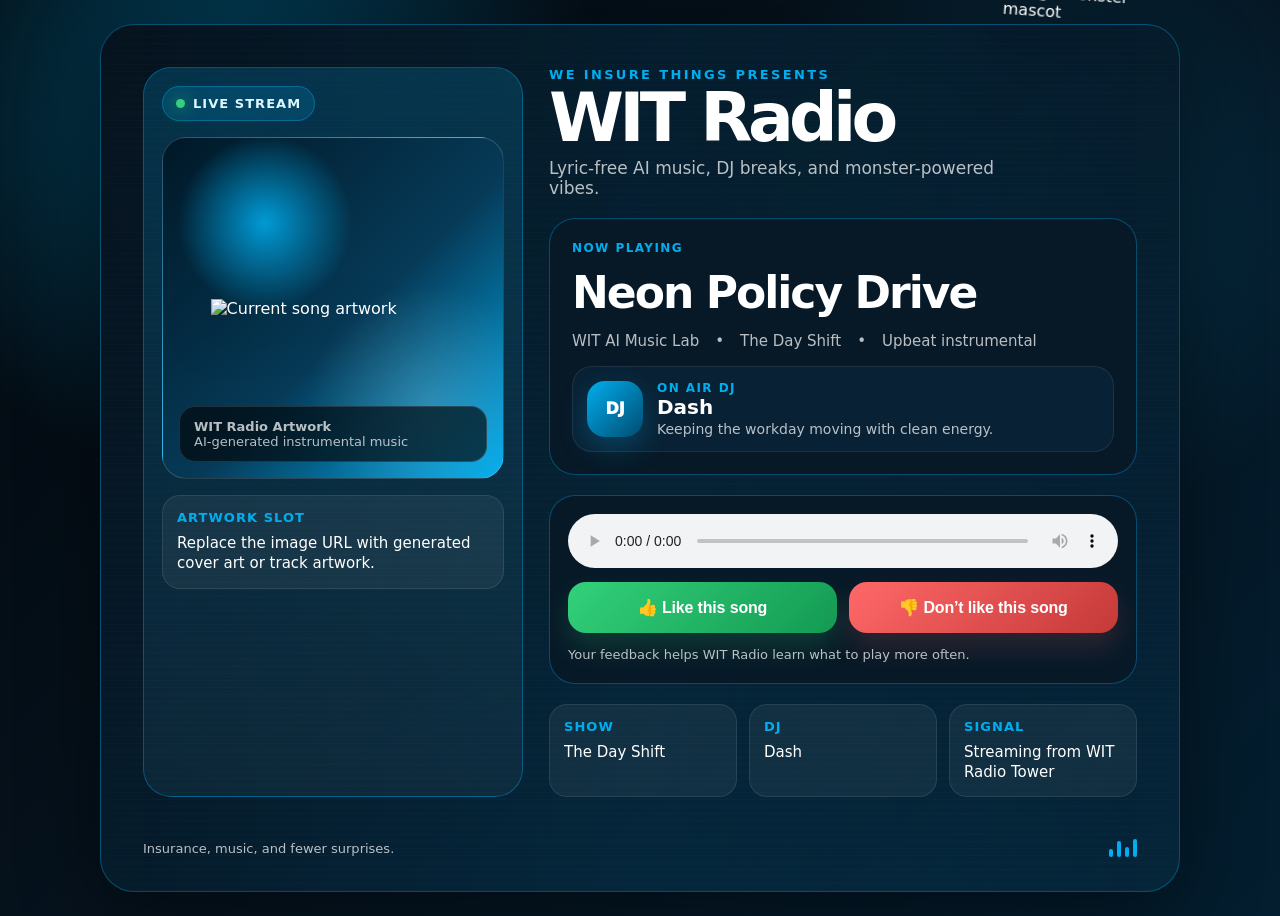
==== web/wit-music-player.html @ 47a84d4d "Add WIT branded music player faceplate" ====
<!DOCTYPE html>
<html lang="en">
<head>
  <meta charset="UTF-8" />
  <meta name="viewport" content="width=device-width, initial-scale=1.0" />
  <title>WIT Radio Player</title>
  <style>
    :root {
      --wit-blue: #00AEEF;
      --wit-blue-dark: #007EAE;
      --ink: #06121D;
      --panel: rgba(8, 24, 38, 0.88);
      --panel-2: rgba(11, 35, 55, 0.9);
      --text: #FFFFFF;
      --muted: rgba(255, 255, 255, 0.72);
      --good: #33D17A;
      --bad: #FF6868;
      --line: rgba(0, 174, 239, 0.35);
      --shadow: 0 22px 80px rgba(0, 0, 0, 0.45);
    }

    * {
      box-sizing: border-box;
    }

    body {
      margin: 0;
      min-height: 100vh;
      display: grid;
      place-items: center;
      background:
        radial-gradient(circle at 18% 12%, rgba(0, 174, 239, 0.35), transparent 28%),
        radial-gradient(circle at 82% 22%, rgba(0, 174, 239, 0.18), transparent 26%),
        linear-gradient(135deg, #02080D 0%, #06121D 45%, #031E30 100%);
      color: var(--text);
      font-family: Inter, ui-sans-serif, system-ui, -apple-system, BlinkMacSystemFont, "Segoe UI", sans-serif;
      padding: 24px;
      overflow-x: hidden;
    }

    .radio-shell {
      width: min(1080px, 100%);
      position: relative;
      isolation: isolate;
    }

    .monster {
      position: absolute;
      width: clamp(92px, 13vw, 150px);
      right: clamp(4px, 2vw, 30px);
      top: clamp(-58px, -5vw, -36px);
      z-index: 4;
      filter: drop-shadow(0 18px 30px rgba(0, 0, 0, 0.5));
      transform: rotate(4deg);
      pointer-events: none;
    }

    .player-card {
      position: relative;
      overflow: hidden;
      border: 1px solid var(--line);
      border-radius: 34px;
      background:
        linear-gradient(145deg, rgba(6, 18, 29, 0.96), rgba(6, 38, 59, 0.92)),
        radial-gradient(circle at 75% 15%, rgba(0, 174, 239, 0.24), transparent 34%);
      box-shadow: var(--shadow);
    }

    .player-card::before {
      content: "";
      position: absolute;
      inset: 0;
      background:
        linear-gradient(90deg, transparent, rgba(0, 174, 239, 0.12), transparent),
        repeating-linear-gradient(0deg, rgba(255,255,255,0.035) 0, rgba(255,255,255,0.035) 1px, transparent 1px, transparent 7px);
      opacity: 0.42;
      pointer-events: none;
    }

    .player-grid {
      position: relative;
      z-index: 2;
      display: grid;
      grid-template-columns: minmax(260px, 380px) 1fr;
      gap: 26px;
      padding: clamp(22px, 4vw, 42px);
    }

    .art-panel {
      background: linear-gradient(160deg, rgba(0, 174, 239, 0.20), rgba(255,255,255,0.04));
      border: 1px solid var(--line);
      border-radius: 28px;
      padding: 18px;
      display: grid;
      gap: 16px;
      align-content: start;
    }

    .artwork {
      aspect-ratio: 1 / 1;
      border-radius: 24px;
      position: relative;
      overflow: hidden;
      background:
        radial-gradient(circle at 30% 25%, rgba(0, 174, 239, 0.85), transparent 25%),
        radial-gradient(circle at 78% 78%, rgba(255,255,255,0.16), transparent 32%),
        linear-gradient(135deg, #001827, #063A57 55%, #00AEEF);
      border: 1px solid rgba(255,255,255,0.16);
      display: grid;
      place-items: center;
    }

    .artwork img {
      width: 72%;
      max-height: 72%;
      object-fit: contain;
      filter: drop-shadow(0 18px 24px rgba(0, 0, 0, 0.42));
    }

    .artwork .album-label {
      position: absolute;
      left: 16px;
      right: 16px;
      bottom: 16px;
      padding: 12px 14px;
      border-radius: 16px;
      background: rgba(2, 8, 13, 0.68);
      border: 1px solid rgba(255,255,255,0.12);
      backdrop-filter: blur(10px);
      font-size: 13px;
      color: var(--muted);
    }

    .status-pill {
      display: inline-flex;
      align-items: center;
      gap: 8px;
      width: fit-content;
      padding: 9px 13px;
      border-radius: 999px;
      background: rgba(0, 174, 239, 0.16);
      border: 1px solid var(--line);
      color: #DDF7FF;
      font-size: 13px;
      font-weight: 800;
      text-transform: uppercase;
      letter-spacing: .08em;
    }

    .dot {
      width: 9px;
      height: 9px;
      background: var(--good);
      border-radius: 50%;
      box-shadow: 0 0 18px var(--good);
      animation: pulse 1.6s infinite;
    }

    @keyframes pulse {
      0%, 100% { opacity: 1; transform: scale(1); }
      50% { opacity: .45; transform: scale(.78); }
    }

    .main-panel {
      display: grid;
      gap: 20px;
      align-content: start;
    }

    .brand-row {
      display: flex;
      justify-content: space-between;
      align-items: flex-start;
      gap: 16px;
      padding-right: min(120px, 16vw);
    }

    .eyebrow {
      color: var(--wit-blue);
      font-size: 13px;
      font-weight: 900;
      letter-spacing: .18em;
      text-transform: uppercase;
      margin-bottom: 6px;
    }

    h1 {
      margin: 0;
      font-size: clamp(34px, 6vw, 68px);
      line-height: .88;
      letter-spacing: -0.07em;
    }

    .tagline {
      color: var(--muted);
      margin: 10px 0 0;
      font-size: clamp(14px, 2vw, 17px);
    }

    .now-box {
      background: var(--panel);
      border: 1px solid var(--line);
      border-radius: 26px;
      padding: 22px;
      display: grid;
      gap: 16px;
    }

    .section-label {
      color: var(--wit-blue);
      text-transform: uppercase;
      letter-spacing: .12em;
      font-size: 12px;
      font-weight: 900;
    }

    .song-title {
      margin: 0;
      font-size: clamp(26px, 4vw, 44px);
      line-height: 1.02;
      letter-spacing: -0.045em;
    }

    .song-meta {
      color: var(--muted);
      font-size: 15px;
      display: flex;
      flex-wrap: wrap;
      gap: 10px 16px;
    }

    .dj-strip {
      display: grid;
      grid-template-columns: auto 1fr;
      gap: 14px;
      align-items: center;
      background: var(--panel-2);
      border: 1px solid rgba(255,255,255,0.08);
      border-radius: 20px;
      padding: 14px;
    }

    .dj-avatar {
      width: 56px;
      height: 56px;
      border-radius: 18px;
      background: linear-gradient(135deg, var(--wit-blue), #004C70);
      display: grid;
      place-items: center;
      font-weight: 1000;
      color: #fff;
      box-shadow: 0 10px 28px rgba(0, 174, 239, .25);
    }

    .dj-name {
      font-size: 20px;
      font-weight: 900;
    }

    .dj-role {
      color: var(--muted);
      font-size: 14px;
      margin-top: 2px;
    }

    .audio-row {
      display: grid;
      gap: 14px;
      background: var(--panel);
      border: 1px solid var(--line);
      border-radius: 26px;
      padding: 18px;
    }

    audio {
      width: 100%;
      accent-color: var(--wit-blue);
    }

    .button-row {
      display: grid;
      grid-template-columns: 1fr 1fr;
      gap: 12px;
    }

    button {
      appearance: none;
      border: 0;
      cursor: pointer;
      color: white;
      font-weight: 900;
      letter-spacing: -0.01em;
      border-radius: 18px;
      padding: 16px;
      font-size: 16px;
      transition: transform .18s ease, filter .18s ease, box-shadow .18s ease;
    }

    button:hover {
      transform: translateY(-2px);
      filter: brightness(1.08);
    }

    button:active {
      transform: translateY(0);
    }

    .like-btn {
      background: linear-gradient(135deg, var(--good), #139A53);
      box-shadow: 0 14px 28px rgba(51, 209, 122, .18);
    }

    .dislike-btn {
      background: linear-gradient(135deg, var(--bad), #C53939);
      box-shadow: 0 14px 28px rgba(255, 104, 104, .16);
    }

    .feedback-note {
      color: var(--muted);
      font-size: 13px;
      min-height: 18px;
    }

    .mini-grid {
      display: grid;
      grid-template-columns: repeat(3, 1fr);
      gap: 12px;
    }

    .mini-card {
      background: rgba(255,255,255,0.055);
      border: 1px solid rgba(255,255,255,0.09);
      border-radius: 18px;
      padding: 14px;
      min-height: 86px;
    }

    .mini-card strong {
      display: block;
      font-size: 13px;
      color: var(--wit-blue);
      text-transform: uppercase;
      letter-spacing: .08em;
      margin-bottom: 8px;
    }

    .mini-card span {
      color: #fff;
      font-size: 15px;
      line-height: 1.35;
    }

    .footer-line {
      position: relative;
      z-index: 2;
      display: flex;
      justify-content: space-between;
      align-items: center;
      gap: 16px;
      padding: 0 clamp(22px, 4vw, 42px) clamp(22px, 4vw, 34px);
      color: var(--muted);
      font-size: 13px;
    }

    .equalizer {
      display: inline-flex;
      gap: 4px;
      align-items: end;
      height: 18px;
    }

    .equalizer i {
      width: 4px;
      border-radius: 99px;
      background: var(--wit-blue);
      animation: bars 1s infinite ease-in-out;
    }

    .equalizer i:nth-child(1) { height: 8px; animation-delay: .0s; }
    .equalizer i:nth-child(2) { height: 16px; animation-delay: .15s; }
    .equalizer i:nth-child(3) { height: 10px; animation-delay: .3s; }
    .equalizer i:nth-child(4) { height: 18px; animation-delay: .45s; }

    @keyframes bars {
      0%,100% { transform: scaleY(.45); opacity: .5; }
      50% { transform: scaleY(1); opacity: 1; }
    }

    @media (max-width: 820px) {
      body { padding: 14px; }
      .player-grid { grid-template-columns: 1fr; }
      .brand-row { padding-right: 92px; }
      .monster { top: -38px; right: 12px; }
      .mini-grid { grid-template-columns: 1fr; }
      .footer-line { flex-direction: column; align-items: flex-start; }
    }
  </style>
</head>
<body>
  <main class="radio-shell">
    <img class="monster" src="https://weinsurethings.com/wp-content/uploads/2026/01/Monster.png" alt="We Insure Things monster mascot" />

    <section class="player-card" aria-label="WIT Radio music player">
      <div class="player-grid">
        <aside class="art-panel">
          <div class="status-pill"><span class="dot"></span> Live Stream</div>

          <div class="artwork" id="artworkBox">
            <img id="artworkImage" src="https://weinsurethings.com/wp-content/uploads/2026/01/Monster.png" alt="Current song artwork" />
            <div class="album-label">
              <strong id="artworkTitle">WIT Radio Artwork</strong><br />
              <span id="artworkSub">AI-generated instrumental music</span>
            </div>
          </div>

          <div class="mini-card">
            <strong>Artwork Slot</strong>
            <span>Replace the image URL with generated cover art or track artwork.</span>
          </div>
        </aside>

        <section class="main-panel">
          <div class="brand-row">
            <div>
              <div class="eyebrow">We Insure Things Presents</div>
              <h1>WIT Radio</h1>
              <p class="tagline">Lyric-free AI music, DJ breaks, and monster-powered vibes.</p>
            </div>
          </div>

          <div class="now-box">
            <div class="section-label">Now Playing</div>
            <h2 class="song-title" id="songTitle">Neon Policy Drive</h2>
            <div class="song-meta">
              <span id="artistName">WIT AI Music Lab</span>
              <span>•</span>
              <span id="showName">The Day Shift</span>
              <span>•</span>
              <span id="trackMood">Upbeat instrumental</span>
            </div>

            <div class="dj-strip">
              <div class="dj-avatar" id="djInitials">DJ</div>
              <div>
                <div class="section-label">On Air DJ</div>
                <div class="dj-name" id="djName">Dash</div>
                <div class="dj-role" id="djRole">Keeping the workday moving with clean energy.</div>
              </div>
            </div>
          </div>

          <div class="audio-row">
            <audio id="audioPlayer" controls preload="none">
              <source src="http://129.146.215.221:8000/stream" type="audio/ogg" />
              Your browser does not support the audio element.
            </audio>

            <div class="button-row">
              <button class="like-btn" id="likeButton" type="button">👍 Like this song</button>
              <button class="dislike-btn" id="dislikeButton" type="button">👎 Don’t like this song</button>
            </div>
            <div class="feedback-note" id="feedbackNote">Your feedback helps WIT Radio learn what to play more often.</div>
          </div>

          <div class="mini-grid">
            <div class="mini-card">
              <strong>Show</strong>
              <span id="miniShow">The Day Shift</span>
            </div>
            <div class="mini-card">
              <strong>DJ</strong>
              <span id="miniDJ">Dash</span>
            </div>
            <div class="mini-card">
              <strong>Signal</strong>
              <span>Streaming from WIT Radio Tower</span>
            </div>
          </div>
        </section>
      </div>

      <div class="footer-line">
        <span>Insurance, music, and fewer surprises.</span>
        <span class="equalizer" aria-label="Audio playing animation"><i></i><i></i><i></i><i></i></span>
      </div>
    </section>
  </main>

  <script>
    const CONFIG = {
      streamUrl: "http://129.146.215.221:8000/stream",
      nowPlayingUrl: "http://129.146.215.221:8001/now-playing",
      fallbackArtwork: "https://weinsurethings.com/wp-content/uploads/2026/01/Monster.png"
    };

    const el = {
      songTitle: document.getElementById("songTitle"),
      artistName: document.getElementById("artistName"),
      showName: document.getElementById("showName"),
      trackMood: document.getElementById("trackMood"),
      djName: document.getElementById("djName"),
      djRole: document.getElementById("djRole"),
      djInitials: document.getElementById("djInitials"),
      miniShow: document.getElementById("miniShow"),
      miniDJ: document.getElementById("miniDJ"),
      feedbackNote: document.getElementById("feedbackNote"),
      artworkImage: document.getElementById("artworkImage"),
      artworkTitle: document.getElementById("artworkTitle"),
      artworkSub: document.getElementById("artworkSub"),
      audioPlayer: document.getElementById("audioPlayer")
    };

    const djProfiles = {
      "Morning Acoustic": {
        name: "Sunny",
        role: "Easing into the day with warm acoustic energy."
      },
      "The Day Shift": {
        name: "Dash",
        role: "Keeping the workday moving with clean energy."
      },
      "Dance Party": {
        name: "Nova",
        role: "Turning the night up with neon dance energy."
      },
      "The Night Shift": {
        name: "Nyx",
        role: "Guiding the overnight signal with smooth late-night sound."
      }
    };

    function initials(name) {
      return (name || "DJ")
        .split(" ")
        .map(part => part[0])
        .join("")
        .slice(0, 2)
        .toUpperCase();
    }

    function updatePlayer(data) {
      const title = data.track || data.title || "WIT Radio Live";
      const artist = data.artist || "WIT AI Music Lab";
      const show = data.show || "The Day Shift";
      const mood = data.mood || data.genre || "Instrumental AI music";
      const artwork = data.artwork || data.artwork_url || CONFIG.fallbackArtwork;
      const dj = data.host || data.dj || (djProfiles[show]?.name || "Dash");
      const role = data.dj_role || djProfiles[show]?.role || "On air with WIT Radio.";

      el.songTitle.textContent = title;
      el.artistName.textContent = artist;
      el.showName.textContent = show;
      el.trackMood.textContent = mood;
      el.djName.textContent = dj;
      el.djRole.textContent = role;
      el.djInitials.textContent = initials(dj);
      el.miniShow.textContent = show;
      el.miniDJ.textContent = dj;
      el.artworkImage.src = artwork;
      el.artworkTitle.textContent = title;
      el.artworkSub.textContent = `${artist} • ${show}`;
    }

    async function loadNowPlaying() {
      try {
        const response = await fetch(CONFIG.nowPlayingUrl, { cache: "no-store" });
        if (!response.ok) throw new Error("Now playing API unavailable");
        const data = await response.json();
        updatePlayer(data);
      } catch (error) {
        console.warn(error.message);
      }
    }

    function saveVote(vote) {
      const payload = {
        vote,
        track: el.songTitle.textContent,
        artist: el.artistName.textContent,
        show: el.showName.textContent,
        dj: el.djName.textContent,
        timestamp: new Date().toISOString()
      };

      const votes = JSON.parse(localStorage.getItem("witRadioVotes") || "[]");
      votes.push(payload);
      localStorage.setItem("witRadioVotes", JSON.stringify(votes.slice(-100)));

      el.feedbackNote.textContent = vote === "like"
        ? "Got it — we’ll try to play more tracks like this."
        : "Got it — we’ll use this to improve future music picks.";

      console.log("WIT Radio feedback:", payload);
    }

    document.getElementById("likeButton").addEventListener("click", () => saveVote("like"));
    document.getElementById("dislikeButton").addEventListener("click", () => saveVote("dislike"));

    el.audioPlayer.querySelector("source").src = CONFIG.streamUrl;
    el.audioPlayer.load();

    loadNowPlaying();
    setInterval(loadNowPlaying, 10000);
  </script>
</body>
</html>
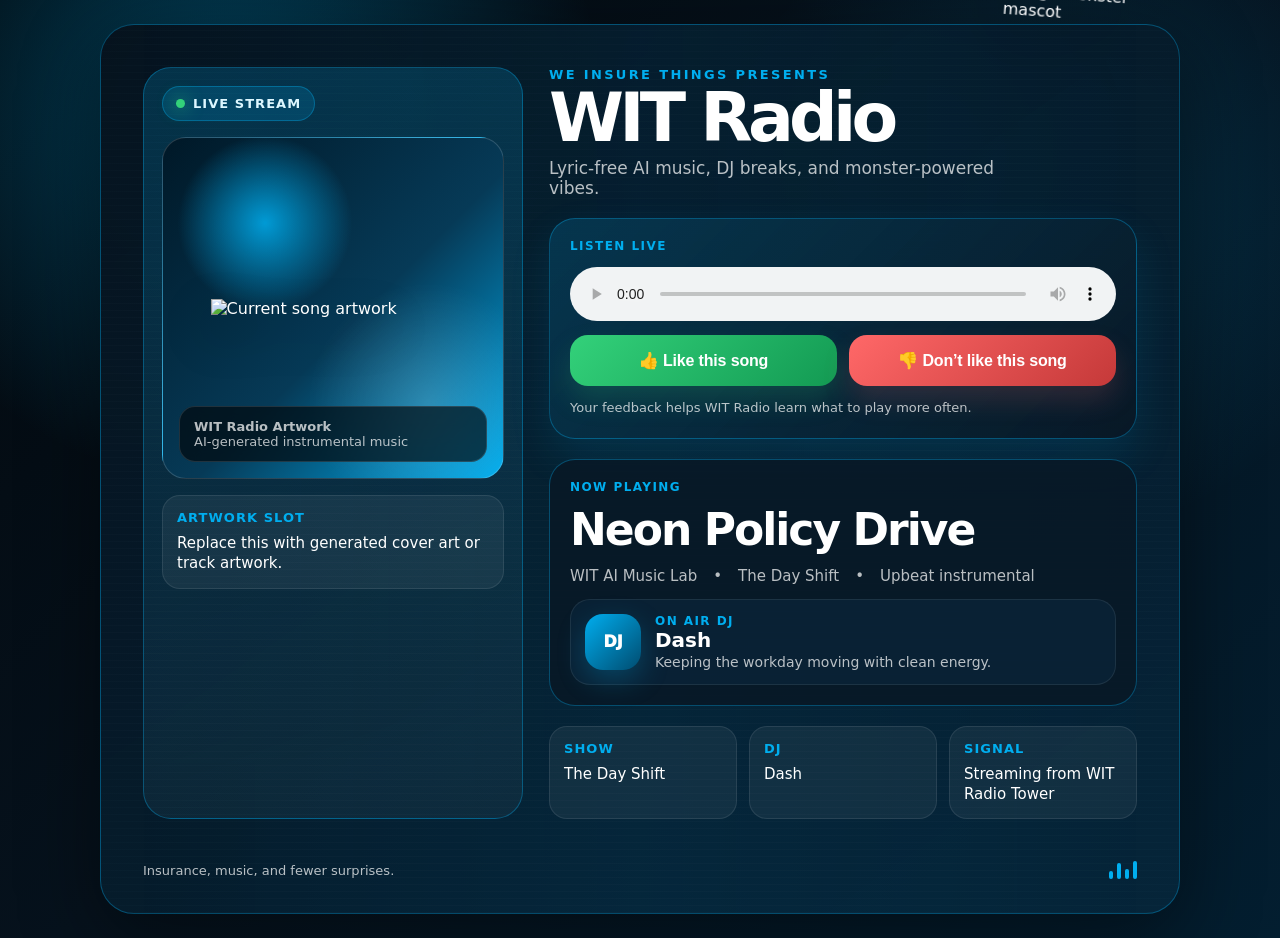
==== commit 8d50a717: "Move WIT music player controls to top" ====
--- a/web/wit-music-player.html
+++ b/web/wit-music-player.html
@@ -19,9 +19,7 @@
       --shadow: 0 22px 80px rgba(0, 0, 0, 0.45);
     }
 
-    * {
-      box-sizing: border-box;
-    }
+    * { box-sizing: border-box; }
 
     body {
       margin: 0;
@@ -117,7 +115,7 @@
       filter: drop-shadow(0 18px 24px rgba(0, 0, 0, 0.42));
     }
 
-    .artwork .album-label {
+    .album-label {
       position: absolute;
       left: 16px;
       right: 16px;
@@ -197,13 +195,21 @@
       font-size: clamp(14px, 2vw, 17px);
     }
 
+    .audio-row,
     .now-box {
       background: var(--panel);
       border: 1px solid var(--line);
       border-radius: 26px;
-      padding: 22px;
-      display: grid;
-      gap: 16px;
+      padding: 20px;
+      display: grid;
+      gap: 14px;
+    }
+
+    .audio-row.top-player {
+      background:
+        linear-gradient(135deg, rgba(0, 174, 239, 0.20), rgba(8, 24, 38, 0.90)),
+        var(--panel);
+      box-shadow: 0 18px 42px rgba(0, 174, 239, 0.12);
     }
 
     .section-label {
@@ -212,64 +218,6 @@
       letter-spacing: .12em;
       font-size: 12px;
       font-weight: 900;
-    }
-
-    .song-title {
-      margin: 0;
-      font-size: clamp(26px, 4vw, 44px);
-      line-height: 1.02;
-      letter-spacing: -0.045em;
-    }
-
-    .song-meta {
-      color: var(--muted);
-      font-size: 15px;
-      display: flex;
-      flex-wrap: wrap;
-      gap: 10px 16px;
-    }
-
-    .dj-strip {
-      display: grid;
-      grid-template-columns: auto 1fr;
-      gap: 14px;
-      align-items: center;
-      background: var(--panel-2);
-      border: 1px solid rgba(255,255,255,0.08);
-      border-radius: 20px;
-      padding: 14px;
-    }
-
-    .dj-avatar {
-      width: 56px;
-      height: 56px;
-      border-radius: 18px;
-      background: linear-gradient(135deg, var(--wit-blue), #004C70);
-      display: grid;
-      place-items: center;
-      font-weight: 1000;
-      color: #fff;
-      box-shadow: 0 10px 28px rgba(0, 174, 239, .25);
-    }
-
-    .dj-name {
-      font-size: 20px;
-      font-weight: 900;
-    }
-
-    .dj-role {
-      color: var(--muted);
-      font-size: 14px;
-      margin-top: 2px;
-    }
-
-    .audio-row {
-      display: grid;
-      gap: 14px;
-      background: var(--panel);
-      border: 1px solid var(--line);
-      border-radius: 26px;
-      padding: 18px;
     }
 
     audio {
@@ -296,14 +244,8 @@
       transition: transform .18s ease, filter .18s ease, box-shadow .18s ease;
     }
 
-    button:hover {
-      transform: translateY(-2px);
-      filter: brightness(1.08);
-    }
-
-    button:active {
-      transform: translateY(0);
-    }
+    button:hover { transform: translateY(-2px); filter: brightness(1.08); }
+    button:active { transform: translateY(0); }
 
     .like-btn {
       background: linear-gradient(135deg, var(--good), #139A53);
@@ -319,6 +261,55 @@
       color: var(--muted);
       font-size: 13px;
       min-height: 18px;
+    }
+
+    .song-title {
+      margin: 0;
+      font-size: clamp(26px, 4vw, 44px);
+      line-height: 1.02;
+      letter-spacing: -0.045em;
+    }
+
+    .song-meta {
+      color: var(--muted);
+      font-size: 15px;
+      display: flex;
+      flex-wrap: wrap;
+      gap: 10px 16px;
+    }
+
+    .dj-strip {
+      display: grid;
+      grid-template-columns: auto 1fr;
+      gap: 14px;
+      align-items: center;
+      background: var(--panel-2);
+      border: 1px solid rgba(255,255,255,0.08);
+      border-radius: 20px;
+      padding: 14px;
+    }
+
+    .dj-avatar {
+      width: 56px;
+      height: 56px;
+      border-radius: 18px;
+      background: linear-gradient(135deg, var(--wit-blue), #004C70);
+      display: grid;
+      place-items: center;
+      font-weight: 1000;
+      color: #fff;
+      box-shadow: 0 10px 28px rgba(0, 174, 239, .25);
+    }
+
+    .dj-name {
+      font-size: 20px;
+      font-weight: 900;
+    }
+
+    .dj-role {
+      color: var(--muted);
+      font-size: 14px;
+      margin-top: 2px;
     }
 
     .mini-grid {
@@ -392,6 +383,7 @@
       .brand-row { padding-right: 92px; }
       .monster { top: -38px; right: 12px; }
       .mini-grid { grid-template-columns: 1fr; }
+      .button-row { grid-template-columns: 1fr; }
       .footer-line { flex-direction: column; align-items: flex-start; }
     }
   </style>
@@ -415,7 +407,7 @@
 
           <div class="mini-card">
             <strong>Artwork Slot</strong>
-            <span>Replace the image URL with generated cover art or track artwork.</span>
+            <span>Replace this with generated cover art or track artwork.</span>
           </div>
         </aside>
 
@@ -426,6 +418,20 @@
               <h1>WIT Radio</h1>
               <p class="tagline">Lyric-free AI music, DJ breaks, and monster-powered vibes.</p>
             </div>
+          </div>
+
+          <div class="audio-row top-player">
+            <div class="section-label">Listen Live</div>
+            <audio id="audioPlayer" controls preload="none">
+              <source src="http://129.146.215.221:8000/stream" type="audio/ogg" />
+              Your browser does not support the audio element.
+            </audio>
+
+            <div class="button-row">
+              <button class="like-btn" id="likeButton" type="button">👍 Like this song</button>
+              <button class="dislike-btn" id="dislikeButton" type="button">👎 Don’t like this song</button>
+            </div>
+            <div class="feedback-note" id="feedbackNote">Your feedback helps WIT Radio learn what to play more often.</div>
           </div>
 
           <div class="now-box">
@@ -447,19 +453,6 @@
                 <div class="dj-role" id="djRole">Keeping the workday moving with clean energy.</div>
               </div>
             </div>
-          </div>
-
-          <div class="audio-row">
-            <audio id="audioPlayer" controls preload="none">
-              <source src="http://129.146.215.221:8000/stream" type="audio/ogg" />
-              Your browser does not support the audio element.
-            </audio>
-
-            <div class="button-row">
-              <button class="like-btn" id="likeButton" type="button">👍 Like this song</button>
-              <button class="dislike-btn" id="dislikeButton" type="button">👎 Don’t like this song</button>
-            </div>
-            <div class="feedback-note" id="feedbackNote">Your feedback helps WIT Radio learn what to play more often.</div>
           </div>
 
           <div class="mini-grid">
@@ -511,31 +504,14 @@
     };
 
     const djProfiles = {
-      "Morning Acoustic": {
-        name: "Sunny",
-        role: "Easing into the day with warm acoustic energy."
-      },
-      "The Day Shift": {
-        name: "Dash",
-        role: "Keeping the workday moving with clean energy."
-      },
-      "Dance Party": {
-        name: "Nova",
-        role: "Turning the night up with neon dance energy."
-      },
-      "The Night Shift": {
-        name: "Nyx",
-        role: "Guiding the overnight signal with smooth late-night sound."
-      }
+      "Morning Acoustic": { name: "Sunny", role: "Easing into the day with warm acoustic energy." },
+      "The Day Shift": { name: "Dash", role: "Keeping the workday moving with clean energy." },
+      "Dance Party": { name: "Nova", role: "Turning the night up with neon dance energy." },
+      "The Night Shift": { name: "Nyx", role: "Guiding the overnight signal with smooth late-night sound." }
     };
 
     function initials(name) {
-      return (name || "DJ")
-        .split(" ")
-        .map(part => part[0])
-        .join("")
-        .slice(0, 2)
-        .toUpperCase();
+      return (name || "DJ").split(" ").map(part => part[0]).join("").slice(0, 2).toUpperCase();
     }
 
     function updatePlayer(data) {
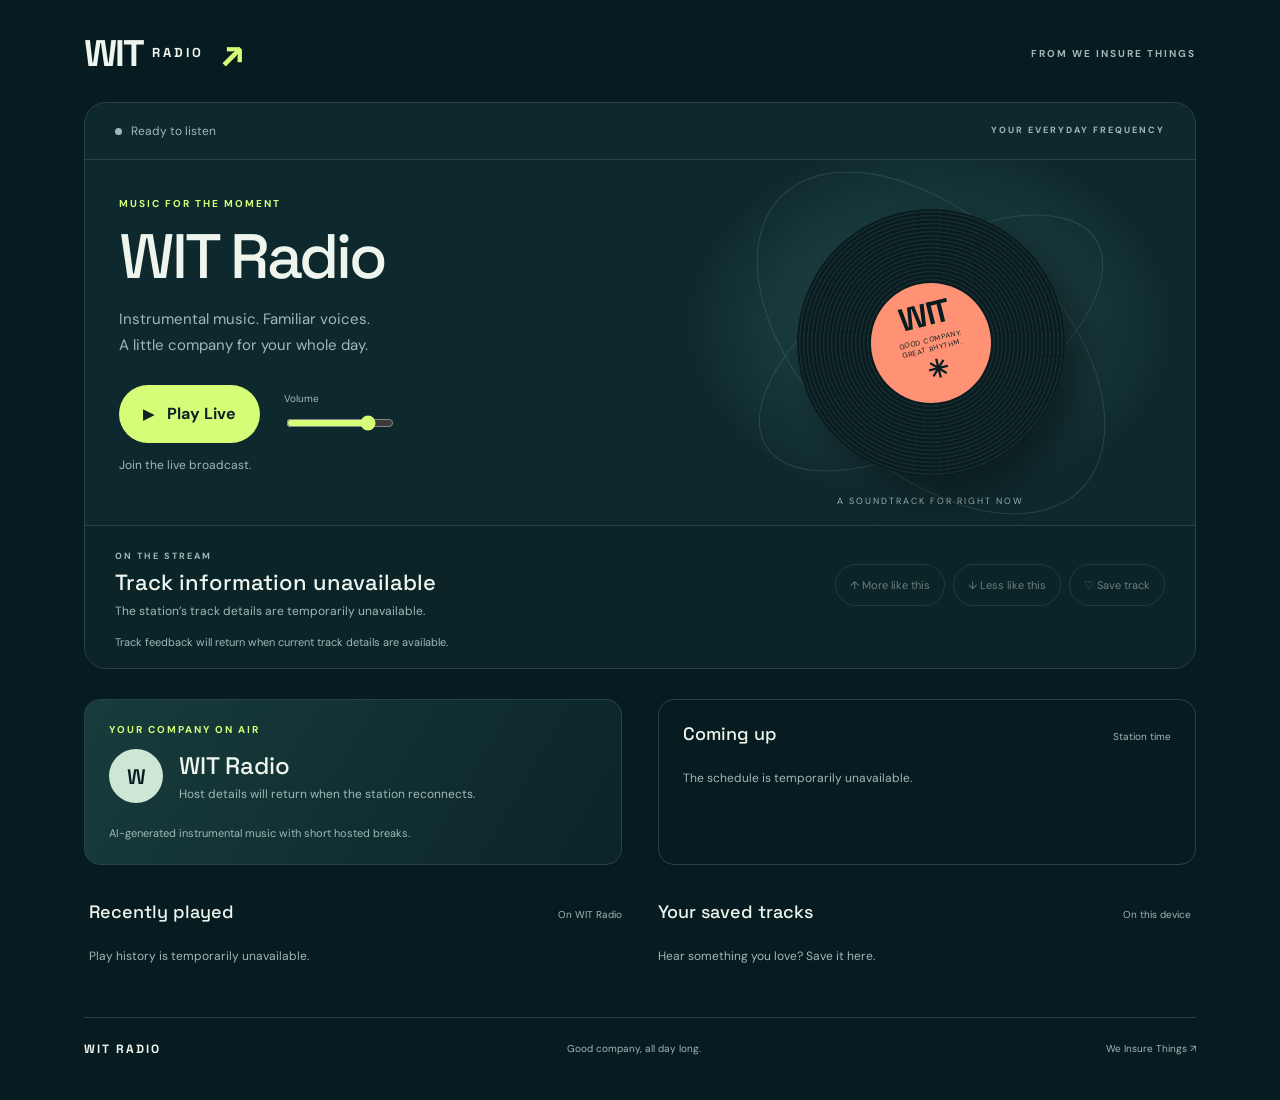
==== commit 12b18201: "Improve WIT Radio recovery, short DJ breaks and listener feedback" ====
--- a/web/wit-music-player.html
+++ b/web/wit-music-player.html
@@ -1,582 +1,62 @@
-<!DOCTYPE html>
+<!doctype html>
 <html lang="en">
 <head>
-  <meta charset="UTF-8" />
-  <meta name="viewport" content="width=device-width, initial-scale=1.0" />
-  <title>WIT Radio Player</title>
-  <style>
-    :root {
-      --wit-blue: #00AEEF;
-      --wit-blue-dark: #007EAE;
-      --ink: #06121D;
-      --panel: rgba(8, 24, 38, 0.88);
-      --panel-2: rgba(11, 35, 55, 0.9);
-      --text: #FFFFFF;
-      --muted: rgba(255, 255, 255, 0.72);
-      --good: #33D17A;
-      --bad: #FF6868;
-      --line: rgba(0, 174, 239, 0.35);
-      --shadow: 0 22px 80px rgba(0, 0, 0, 0.45);
-    }
-
-    * { box-sizing: border-box; }
-
-    body {
-      margin: 0;
-      min-height: 100vh;
-      display: grid;
-      place-items: center;
-      background:
-        radial-gradient(circle at 18% 12%, rgba(0, 174, 239, 0.35), transparent 28%),
-        radial-gradient(circle at 82% 22%, rgba(0, 174, 239, 0.18), transparent 26%),
-        linear-gradient(135deg, #02080D 0%, #06121D 45%, #031E30 100%);
-      color: var(--text);
-      font-family: Inter, ui-sans-serif, system-ui, -apple-system, BlinkMacSystemFont, "Segoe UI", sans-serif;
-      padding: 24px;
-      overflow-x: hidden;
-    }
-
-    .radio-shell {
-      width: min(1080px, 100%);
-      position: relative;
-      isolation: isolate;
-    }
-
-    .monster {
-      position: absolute;
-      width: clamp(92px, 13vw, 150px);
-      right: clamp(4px, 2vw, 30px);
-      top: clamp(-58px, -5vw, -36px);
-      z-index: 4;
-      filter: drop-shadow(0 18px 30px rgba(0, 0, 0, 0.5));
-      transform: rotate(4deg);
-      pointer-events: none;
-    }
-
-    .player-card {
-      position: relative;
-      overflow: hidden;
-      border: 1px solid var(--line);
-      border-radius: 34px;
-      background:
-        linear-gradient(145deg, rgba(6, 18, 29, 0.96), rgba(6, 38, 59, 0.92)),
-        radial-gradient(circle at 75% 15%, rgba(0, 174, 239, 0.24), transparent 34%);
-      box-shadow: var(--shadow);
-    }
-
-    .player-card::before {
-      content: "";
-      position: absolute;
-      inset: 0;
-      background:
-        linear-gradient(90deg, transparent, rgba(0, 174, 239, 0.12), transparent),
-        repeating-linear-gradient(0deg, rgba(255,255,255,0.035) 0, rgba(255,255,255,0.035) 1px, transparent 1px, transparent 7px);
-      opacity: 0.42;
-      pointer-events: none;
-    }
-
-    .player-grid {
-      position: relative;
-      z-index: 2;
-      display: grid;
-      grid-template-columns: minmax(260px, 380px) 1fr;
-      gap: 26px;
-      padding: clamp(22px, 4vw, 42px);
-    }
-
-    .art-panel {
-      background: linear-gradient(160deg, rgba(0, 174, 239, 0.20), rgba(255,255,255,0.04));
-      border: 1px solid var(--line);
-      border-radius: 28px;
-      padding: 18px;
-      display: grid;
-      gap: 16px;
-      align-content: start;
-    }
-
-    .artwork {
-      aspect-ratio: 1 / 1;
-      border-radius: 24px;
-      position: relative;
-      overflow: hidden;
-      background:
-        radial-gradient(circle at 30% 25%, rgba(0, 174, 239, 0.85), transparent 25%),
-        radial-gradient(circle at 78% 78%, rgba(255,255,255,0.16), transparent 32%),
-        linear-gradient(135deg, #001827, #063A57 55%, #00AEEF);
-      border: 1px solid rgba(255,255,255,0.16);
-      display: grid;
-      place-items: center;
-    }
-
-    .artwork img {
-      width: 72%;
-      max-height: 72%;
-      object-fit: contain;
-      filter: drop-shadow(0 18px 24px rgba(0, 0, 0, 0.42));
-    }
-
-    .album-label {
-      position: absolute;
-      left: 16px;
-      right: 16px;
-      bottom: 16px;
-      padding: 12px 14px;
-      border-radius: 16px;
-      background: rgba(2, 8, 13, 0.68);
-      border: 1px solid rgba(255,255,255,0.12);
-      backdrop-filter: blur(10px);
-      font-size: 13px;
-      color: var(--muted);
-    }
-
-    .status-pill {
-      display: inline-flex;
-      align-items: center;
-      gap: 8px;
-      width: fit-content;
-      padding: 9px 13px;
-      border-radius: 999px;
-      background: rgba(0, 174, 239, 0.16);
-      border: 1px solid var(--line);
-      color: #DDF7FF;
-      font-size: 13px;
-      font-weight: 800;
-      text-transform: uppercase;
-      letter-spacing: .08em;
-    }
-
-    .dot {
-      width: 9px;
-      height: 9px;
-      background: var(--good);
-      border-radius: 50%;
-      box-shadow: 0 0 18px var(--good);
-      animation: pulse 1.6s infinite;
-    }
-
-    @keyframes pulse {
-      0%, 100% { opacity: 1; transform: scale(1); }
-      50% { opacity: .45; transform: scale(.78); }
-    }
-
-    .main-panel {
-      display: grid;
-      gap: 20px;
-      align-content: start;
-    }
-
-    .brand-row {
-      display: flex;
-      justify-content: space-between;
-      align-items: flex-start;
-      gap: 16px;
-      padding-right: min(120px, 16vw);
-    }
-
-    .eyebrow {
-      color: var(--wit-blue);
-      font-size: 13px;
-      font-weight: 900;
-      letter-spacing: .18em;
-      text-transform: uppercase;
-      margin-bottom: 6px;
-    }
-
-    h1 {
-      margin: 0;
-      font-size: clamp(34px, 6vw, 68px);
-      line-height: .88;
-      letter-spacing: -0.07em;
-    }
-
-    .tagline {
-      color: var(--muted);
-      margin: 10px 0 0;
-      font-size: clamp(14px, 2vw, 17px);
-    }
-
-    .audio-row,
-    .now-box {
-      background: var(--panel);
-      border: 1px solid var(--line);
-      border-radius: 26px;
-      padding: 20px;
-      display: grid;
-      gap: 14px;
-    }
-
-    .audio-row.top-player {
-      background:
-        linear-gradient(135deg, rgba(0, 174, 239, 0.20), rgba(8, 24, 38, 0.90)),
-        var(--panel);
-      box-shadow: 0 18px 42px rgba(0, 174, 239, 0.12);
-    }
-
-    .section-label {
-      color: var(--wit-blue);
-      text-transform: uppercase;
-      letter-spacing: .12em;
-      font-size: 12px;
-      font-weight: 900;
-    }
-
-    audio {
-      width: 100%;
-      accent-color: var(--wit-blue);
-    }
-
-    .button-row {
-      display: grid;
-      grid-template-columns: 1fr 1fr;
-      gap: 12px;
-    }
-
-    button {
-      appearance: none;
-      border: 0;
-      cursor: pointer;
-      color: white;
-      font-weight: 900;
-      letter-spacing: -0.01em;
-      border-radius: 18px;
-      padding: 16px;
-      font-size: 16px;
-      transition: transform .18s ease, filter .18s ease, box-shadow .18s ease;
-    }
-
-    button:hover { transform: translateY(-2px); filter: brightness(1.08); }
-    button:active { transform: translateY(0); }
-
-    .like-btn {
-      background: linear-gradient(135deg, var(--good), #139A53);
-      box-shadow: 0 14px 28px rgba(51, 209, 122, .18);
-    }
-
-    .dislike-btn {
-      background: linear-gradient(135deg, var(--bad), #C53939);
-      box-shadow: 0 14px 28px rgba(255, 104, 104, .16);
-    }
-
-    .feedback-note {
-      color: var(--muted);
-      font-size: 13px;
-      min-height: 18px;
-    }
-
-    .song-title {
-      margin: 0;
-      font-size: clamp(26px, 4vw, 44px);
-      line-height: 1.02;
-      letter-spacing: -0.045em;
-    }
-
-    .song-meta {
-      color: var(--muted);
-      font-size: 15px;
-      display: flex;
-      flex-wrap: wrap;
-      gap: 10px 16px;
-    }
-
-    .dj-strip {
-      display: grid;
-      grid-template-columns: auto 1fr;
-      gap: 14px;
-      align-items: center;
-      background: var(--panel-2);
-      border: 1px solid rgba(255,255,255,0.08);
-      border-radius: 20px;
-      padding: 14px;
-    }
-
-    .dj-avatar {
-      width: 56px;
-      height: 56px;
-      border-radius: 18px;
-      background: linear-gradient(135deg, var(--wit-blue), #004C70);
-      display: grid;
-      place-items: center;
-      font-weight: 1000;
-      color: #fff;
-      box-shadow: 0 10px 28px rgba(0, 174, 239, .25);
-    }
-
-    .dj-name {
-      font-size: 20px;
-      font-weight: 900;
-    }
-
-    .dj-role {
-      color: var(--muted);
-      font-size: 14px;
-      margin-top: 2px;
-    }
-
-    .mini-grid {
-      display: grid;
-      grid-template-columns: repeat(3, 1fr);
-      gap: 12px;
-    }
-
-    .mini-card {
-      background: rgba(255,255,255,0.055);
-      border: 1px solid rgba(255,255,255,0.09);
-      border-radius: 18px;
-      padding: 14px;
-      min-height: 86px;
-    }
-
-    .mini-card strong {
-      display: block;
-      font-size: 13px;
-      color: var(--wit-blue);
-      text-transform: uppercase;
-      letter-spacing: .08em;
-      margin-bottom: 8px;
-    }
-
-    .mini-card span {
-      color: #fff;
-      font-size: 15px;
-      line-height: 1.35;
-    }
-
-    .footer-line {
-      position: relative;
-      z-index: 2;
-      display: flex;
-      justify-content: space-between;
-      align-items: center;
-      gap: 16px;
-      padding: 0 clamp(22px, 4vw, 42px) clamp(22px, 4vw, 34px);
-      color: var(--muted);
-      font-size: 13px;
-    }
-
-    .equalizer {
-      display: inline-flex;
-      gap: 4px;
-      align-items: end;
-      height: 18px;
-    }
-
-    .equalizer i {
-      width: 4px;
-      border-radius: 99px;
-      background: var(--wit-blue);
-      animation: bars 1s infinite ease-in-out;
-    }
-
-    .equalizer i:nth-child(1) { height: 8px; animation-delay: .0s; }
-    .equalizer i:nth-child(2) { height: 16px; animation-delay: .15s; }
-    .equalizer i:nth-child(3) { height: 10px; animation-delay: .3s; }
-    .equalizer i:nth-child(4) { height: 18px; animation-delay: .45s; }
-
-    @keyframes bars {
-      0%,100% { transform: scaleY(.45); opacity: .5; }
-      50% { transform: scaleY(1); opacity: 1; }
-    }
-
-    @media (max-width: 820px) {
-      body { padding: 14px; }
-      .player-grid { grid-template-columns: 1fr; }
-      .brand-row { padding-right: 92px; }
-      .monster { top: -38px; right: 12px; }
-      .mini-grid { grid-template-columns: 1fr; }
-      .button-row { grid-template-columns: 1fr; }
-      .footer-line { flex-direction: column; align-items: flex-start; }
-    }
-  </style>
+  <meta charset="utf-8">
+  <meta name="viewport" content="width=device-width, initial-scale=1">
+  <meta name="theme-color" content="#071c20">
+  <meta name="description" content="WIT Radio. Instrumental music for your whole day, with Sunny, Dash, Nova and Nyx.">
+  <title>WIT Radio — Find your rhythm</title>
+  <link rel="stylesheet" href="player.css">
+  <script src="player-config.js" defer></script>
+  <script src="player.js" defer></script>
 </head>
 <body>
-  <main class="radio-shell">
-    <img class="monster" src="https://weinsurethings.com/wp-content/uploads/2026/01/Monster.png" alt="We Insure Things monster mascot" />
+  <main class="shell">
+    <header class="masthead">
+      <a class="brand" href="./wit-music-player.html" aria-label="WIT Radio home">WIT<span>RADIO</span><i aria-hidden="true">↗</i></a>
+      <span class="presented">FROM WE INSURE THINGS</span>
+    </header>
 
-    <section class="player-card" aria-label="WIT Radio music player">
-      <div class="player-grid">
-        <aside class="art-panel">
-          <div class="status-pill"><span class="dot"></span> Live Stream</div>
-
-          <div class="artwork" id="artworkBox">
-            <img id="artworkImage" src="https://weinsurethings.com/wp-content/uploads/2026/01/Monster.png" alt="Current song artwork" />
-            <div class="album-label">
-              <strong id="artworkTitle">WIT Radio Artwork</strong><br />
-              <span id="artworkSub">AI-generated instrumental music</span>
-            </div>
+    <section class="broadcast" aria-label="Live radio">
+      <div class="station-line"><span class="status" id="playbackStatus" role="status" aria-live="polite">Ready to listen</span><span class="frequency">YOUR EVERYDAY FREQUENCY</span></div>
+      <div class="hero">
+        <div class="listen-panel">
+          <p class="eyebrow" id="showLabel">MUSIC FOR THE MOMENT</p>
+          <h1 id="showName">Find your<br>rhythm.</h1>
+          <p class="intro" id="showDescription">Instrumental music. Familiar voices.<br>A little company for your whole day.</p>
+          <div class="primary-controls">
+            <button class="play" id="playButton" type="button"><span id="playIcon" aria-hidden="true">▶</span><span id="playText">Play Live</span></button>
+            <label class="volume">Volume<input id="volume" type="range" min="0" max="1" step="0.05" value="0.8" aria-label="Volume"></label>
           </div>
-
-          <div class="mini-card">
-            <strong>Artwork Slot</strong>
-            <span>Replace this with generated cover art or track artwork.</span>
-          </div>
-        </aside>
-
-        <section class="main-panel">
-          <div class="brand-row">
-            <div>
-              <div class="eyebrow">We Insure Things Presents</div>
-              <h1>WIT Radio</h1>
-              <p class="tagline">Lyric-free AI music, DJ breaks, and monster-powered vibes.</p>
-            </div>
-          </div>
-
-          <div class="audio-row top-player">
-            <div class="section-label">Listen Live</div>
-            <audio id="audioPlayer" controls preload="none">
-              <source src="http://129.146.215.221:8000/stream" type="audio/ogg" />
-              Your browser does not support the audio element.
-            </audio>
-
-            <div class="button-row">
-              <button class="like-btn" id="likeButton" type="button">👍 Like this song</button>
-              <button class="dislike-btn" id="dislikeButton" type="button">👎 Don’t like this song</button>
-            </div>
-            <div class="feedback-note" id="feedbackNote">Your feedback helps WIT Radio learn what to play more often.</div>
-          </div>
-
-          <div class="now-box">
-            <div class="section-label">Now Playing</div>
-            <h2 class="song-title" id="songTitle">Neon Policy Drive</h2>
-            <div class="song-meta">
-              <span id="artistName">WIT AI Music Lab</span>
-              <span>•</span>
-              <span id="showName">The Day Shift</span>
-              <span>•</span>
-              <span id="trackMood">Upbeat instrumental</span>
-            </div>
-
-            <div class="dj-strip">
-              <div class="dj-avatar" id="djInitials">DJ</div>
-              <div>
-                <div class="section-label">On Air DJ</div>
-                <div class="dj-name" id="djName">Dash</div>
-                <div class="dj-role" id="djRole">Keeping the workday moving with clean energy.</div>
-              </div>
-            </div>
-          </div>
-
-          <div class="mini-grid">
-            <div class="mini-card">
-              <strong>Show</strong>
-              <span id="miniShow">The Day Shift</span>
-            </div>
-            <div class="mini-card">
-              <strong>DJ</strong>
-              <span id="miniDJ">Dash</span>
-            </div>
-            <div class="mini-card">
-              <strong>Signal</strong>
-              <span>Streaming from WIT Radio Tower</span>
-            </div>
-          </div>
-        </section>
+          <p class="play-help" id="playbackHelp" aria-live="polite">Join the live broadcast.</p>
+          <audio id="audioPlayer" preload="none"></audio>
+        </div>
+        <div class="art-panel" aria-hidden="true">
+          <div class="orbit orbit-one"></div><div class="orbit orbit-two"></div>
+          <div class="record"><div class="record-label"><span>WIT</span><small>GOOD COMPANY.<br>GREAT RHYTHM.</small><b>✳</b></div></div>
+          <span class="art-caption">A SOUNDTRACK FOR RIGHT NOW</span>
+        </div>
       </div>
-
-      <div class="footer-line">
-        <span>Insurance, music, and fewer surprises.</span>
-        <span class="equalizer" aria-label="Audio playing animation"><i></i><i></i><i></i><i></i></span>
+      <div class="now-playing">
+        <div class="now-info"><p class="eyebrow">ON THE STREAM</p><h2 id="songTitle">Waiting for track information</h2><p id="artistName">Track details appear when available.</p></div>
+        <div class="vote-group" aria-label="Track feedback">
+          <button id="likeButton" class="secondary" type="button" disabled aria-pressed="false">↑ More like this</button>
+          <button id="dislikeButton" class="secondary" type="button" disabled aria-pressed="false">↓ Less like this</button>
+          <button id="favoriteButton" class="secondary save" type="button" disabled>♡ Save track</button>
+        </div>
+        <p id="feedbackNote" class="feedback-note" role="status">Listen live to rate the current music.</p>
       </div>
     </section>
+
+    <div class="details-grid">
+      <section class="host-card" aria-labelledby="hostTitle"><p class="eyebrow" id="hostTitle">YOUR COMPANY ON AIR</p><div class="host-row"><span class="avatar" id="djInitials" aria-hidden="true">W</span><div><h2 id="djName">WIT Radio</h2><p id="djRole">A voice for every part of the day.</p></div></div><p class="station-note">AI-generated instrumental music with short hosted breaks.</p></section>
+      <section class="schedule-card" aria-labelledby="scheduleTitle"><div class="card-heading"><h2 id="scheduleTitle">Coming up</h2><span>Station time</span></div><ol id="scheduleList" class="track-list"><li class="empty">The schedule will appear when connected.</li></ol></section>
+    </div>
+    <div class="details-grid bottom-grid">
+      <section aria-labelledby="recentTitle"><div class="card-heading"><h2 id="recentTitle">Recently played</h2><span>On WIT Radio</span></div><ol id="historyList" class="track-list"><li class="empty">Waiting for the station’s play history.</li></ol></section>
+      <section aria-labelledby="favoritesTitle"><div class="card-heading"><h2 id="favoritesTitle">Your saved tracks</h2><span>On this device</span></div><ol id="favoritesList" class="track-list"><li class="empty">Hear something you love? Save it here.</li></ol></section>
+    </div>
+    <footer><span>WIT RADIO</span><p>Good company, all day long.</p><a href="https://weinsurethings.com">We Insure Things ↗</a></footer>
   </main>
-
-  <script>
-    const CONFIG = {
-      streamUrl: "http://129.146.215.221:8000/stream",
-      nowPlayingUrl: "http://129.146.215.221:8001/now-playing",
-      fallbackArtwork: "https://weinsurethings.com/wp-content/uploads/2026/01/Monster.png"
-    };
-
-    const el = {
-      songTitle: document.getElementById("songTitle"),
-      artistName: document.getElementById("artistName"),
-      showName: document.getElementById("showName"),
-      trackMood: document.getElementById("trackMood"),
-      djName: document.getElementById("djName"),
-      djRole: document.getElementById("djRole"),
-      djInitials: document.getElementById("djInitials"),
-      miniShow: document.getElementById("miniShow"),
-      miniDJ: document.getElementById("miniDJ"),
-      feedbackNote: document.getElementById("feedbackNote"),
-      artworkImage: document.getElementById("artworkImage"),
-      artworkTitle: document.getElementById("artworkTitle"),
-      artworkSub: document.getElementById("artworkSub"),
-      audioPlayer: document.getElementById("audioPlayer")
-    };
-
-    const djProfiles = {
-      "Morning Acoustic": { name: "Sunny", role: "Easing into the day with warm acoustic energy." },
-      "The Day Shift": { name: "Dash", role: "Keeping the workday moving with clean energy." },
-      "Dance Party": { name: "Nova", role: "Turning the night up with neon dance energy." },
-      "The Night Shift": { name: "Nyx", role: "Guiding the overnight signal with smooth late-night sound." }
-    };
-
-    function initials(name) {
-      return (name || "DJ").split(" ").map(part => part[0]).join("").slice(0, 2).toUpperCase();
-    }
-
-    function updatePlayer(data) {
-      const title = data.track || data.title || "WIT Radio Live";
-      const artist = data.artist || "WIT AI Music Lab";
-      const show = data.show || "The Day Shift";
-      const mood = data.mood || data.genre || "Instrumental AI music";
-      const artwork = data.artwork || data.artwork_url || CONFIG.fallbackArtwork;
-      const dj = data.host || data.dj || (djProfiles[show]?.name || "Dash");
-      const role = data.dj_role || djProfiles[show]?.role || "On air with WIT Radio.";
-
-      el.songTitle.textContent = title;
-      el.artistName.textContent = artist;
-      el.showName.textContent = show;
-      el.trackMood.textContent = mood;
-      el.djName.textContent = dj;
-      el.djRole.textContent = role;
-      el.djInitials.textContent = initials(dj);
-      el.miniShow.textContent = show;
-      el.miniDJ.textContent = dj;
-      el.artworkImage.src = artwork;
-      el.artworkTitle.textContent = title;
-      el.artworkSub.textContent = `${artist} • ${show}`;
-    }
-
-    async function loadNowPlaying() {
-      try {
-        const response = await fetch(CONFIG.nowPlayingUrl, { cache: "no-store" });
-        if (!response.ok) throw new Error("Now playing API unavailable");
-        const data = await response.json();
-        updatePlayer(data);
-      } catch (error) {
-        console.warn(error.message);
-      }
-    }
-
-    function saveVote(vote) {
-      const payload = {
-        vote,
-        track: el.songTitle.textContent,
-        artist: el.artistName.textContent,
-        show: el.showName.textContent,
-        dj: el.djName.textContent,
-        timestamp: new Date().toISOString()
-      };
-
-      const votes = JSON.parse(localStorage.getItem("witRadioVotes") || "[]");
-      votes.push(payload);
-      localStorage.setItem("witRadioVotes", JSON.stringify(votes.slice(-100)));
-
-      el.feedbackNote.textContent = vote === "like"
-        ? "Got it — we’ll try to play more tracks like this."
-        : "Got it — we’ll use this to improve future music picks.";
-
-      console.log("WIT Radio feedback:", payload);
-    }
-
-    document.getElementById("likeButton").addEventListener("click", () => saveVote("like"));
-    document.getElementById("dislikeButton").addEventListener("click", () => saveVote("dislike"));
-
-    el.audioPlayer.querySelector("source").src = CONFIG.streamUrl;
-    el.audioPlayer.load();
-
-    loadNowPlaying();
-    setInterval(loadNowPlaying, 10000);
-  </script>
 </body>
 </html>
--- a/web/player.css
+++ b/web/player.css
@@ -0,0 +1,3 @@
+@import url('https://fonts.googleapis.com/css2?family=DM+Sans:wght@400;500;600;700&family=Space+Grotesk:wght@400;500;600;700&display=swap');
+:root{color-scheme:dark;--bg:#071c20;--panel:#0e292d;--ink:#eef5ed;--muted:#9eb9b8;--line:#284245;--lime:#d6fd78;--coral:#ff9275;--font:'DM Sans',sans-serif;--display:'Space Grotesk',sans-serif}
+*{box-sizing:border-box}body{margin:0;background:var(--bg);color:var(--ink);font:16px/1.5 var(--font)}button,input,a{-webkit-tap-highlight-color:transparent}button,input{font:inherit}button,a{touch-action:manipulation}button:focus-visible,input:focus-visible,a:focus-visible{outline:3px solid var(--coral);outline-offset:5px}a{color:inherit}button{cursor:pointer}button:disabled{cursor:default;opacity:.43}.shell{max-width:1200px;margin:auto;padding:34px 44px 20px}.masthead{display:flex;align-items:center;justify-content:space-between;padding-bottom:30px}.brand{text-decoration:none;font:700 37px/1 var(--display);letter-spacing:-2px;display:flex;align-items:center;gap:9px}.brand span{font-size:13px;letter-spacing:3px;width:60px;line-height:1.1}.brand i{font-style:normal;color:var(--lime);font-size:38px}.presented,.eyebrow,.frequency{font-size:10px;font-weight:700;letter-spacing:2px}.presented{color:var(--muted)}.broadcast{border:1px solid var(--line);border-radius:22px;overflow:hidden;background:var(--panel)}.station-line{padding:19px 30px;display:flex;justify-content:space-between;align-items:center;border-bottom:1px solid var(--line);gap:12px}.status{font-size:12px;display:flex;gap:9px;align-items:center;color:var(--muted)}.status:before{content:'';width:7px;height:7px;border-radius:50%;background:var(--muted)}body[data-playback=playing] .status{color:var(--lime)}body[data-playback=playing] .status:before{background:var(--lime);box-shadow:0 0 0 4px #d6fd7814}body[data-playback=unavailable] .status{color:var(--coral)}body[data-playback=unavailable] .status:before{background:var(--coral)}.frequency{color:var(--muted);font-size:9px}.hero{display:grid;grid-template-columns:1.1fr 1fr;min-height:365px}.listen-panel{padding:36px 34px 20px;z-index:1}.eyebrow{color:var(--lime);margin:0 0 12px}.listen-panel h1{font:500 clamp(42px,4.9vw,65px)/1.06 var(--display);letter-spacing:-3px;margin:0 0 18px;max-width:510px}.intro{font-size:15px;line-height:1.7;color:var(--muted);max-width:350px;margin:0 0 27px}.primary-controls{display:flex;align-items:center;gap:24px}.play{border:0;border-radius:100px;background:var(--lime);color:#0b2324;padding:17px 24px;display:flex;align-items:center;gap:13px;font-weight:700;white-space:nowrap;min-height:56px}.play:hover{background:#e4ffac}.play span:first-child{font-size:14px}.volume{font-size:10px;display:grid;gap:3px;color:var(--muted);max-width:108px}.volume input{width:100%;accent-color:var(--lime);height:24px}.play-help{color:var(--muted);font-size:12px;min-height:20px;margin-top:13px}.art-panel{position:relative;overflow:hidden;display:grid;place-items:center;min-height:320px;background:radial-gradient(ellipse at 50% 45%,#2a5457 0,transparent 65%)}.record{width:268px;height:268px;border-radius:50%;display:grid;place-items:center;background:repeating-radial-gradient(circle,#0a1b1e 0 2px,#142c30 3px 4px);box-shadow:12px 18px 40px #0007;transform:rotate(-14deg);z-index:1}.record-label{width:120px;height:120px;border-radius:50%;background:var(--coral);color:var(--bg);display:flex;align-items:center;flex-direction:column;padding:15px 10px;position:relative}.record-label span{font:700 32px/1 var(--display);letter-spacing:-2px}.record-label small{font-size:7px;text-align:center;line-height:1.3;letter-spacing:.7px;margin:5px}.record-label b{font-size:25px;line-height:1}.orbit{position:absolute;border:1px solid #6b939343;width:390px;height:180px;transform:rotate(-32deg);border-radius:50%}.orbit-two{transform:rotate(44deg);width:420px;height:250px}.art-caption{position:absolute;bottom:18px;font:9px var(--font);letter-spacing:2px;color:var(--muted)}.now-playing{padding:24px 30px 17px;border-top:1px solid var(--line);display:grid;grid-template-columns:1fr auto;column-gap:20px;align-items:center;background:#0a2428}.now-info h2{font:500 22px/1.25 var(--display);margin:0;overflow-wrap:anywhere}.now-info .eyebrow{font-size:9px;margin-bottom:5px;color:var(--muted)}.now-info>p:last-child{font-size:12px;color:var(--muted);margin:6px 0 0}.vote-group{display:flex;gap:8px;flex-wrap:wrap}.secondary{color:var(--ink);background:transparent;border:1px solid #3c5658;border-radius:100px;font-size:11px;padding:11px 14px;min-height:42px}.secondary:hover:enabled,.secondary[aria-pressed=true]{border-color:var(--lime);color:var(--lime)}.feedback-note{grid-column:1/-1;font-size:11px;color:var(--muted);margin:14px 0 0;min-height:17px}.details-grid{display:grid;grid-template-columns:1fr 1fr;gap:36px;margin-top:30px}.host-card,.schedule-card{padding:22px 24px;border:1px solid var(--line);border-radius:16px}.host-card{background:linear-gradient(120deg,#183c3c,#0b2428)}.host-row{display:flex;align-items:center;gap:16px}.avatar{display:grid;place-items:center;width:54px;height:54px;border-radius:50%;background:#cde7d7;color:var(--bg);font:600 21px var(--display);flex-shrink:0}.host-row h2{font:500 24px var(--display);margin:0}.host-row p{font-size:12px;color:var(--muted);margin:4px 0 0}.station-note{font-size:11px;color:var(--muted);margin:22px 0 0}.card-heading{display:flex;align-items:baseline;justify-content:space-between;gap:14px;margin-bottom:12px}.card-heading h2{font:500 18px var(--display);margin:0}.card-heading>span{font-size:10px;color:var(--muted)}.track-list{list-style:none;margin:0;padding:0}.track-list li{display:flex;align-items:center;justify-content:space-between;gap:14px;border-top:1px solid var(--line);padding:12px 0;font-size:13px}.track-list li:first-child{border-top:0}.track-list li span{overflow-wrap:anywhere}.track-list time,.track-list small{color:var(--muted);font-size:11px;white-space:nowrap}.track-list li.empty{color:var(--muted);font-size:12px}.bottom-grid{padding:0 5px;margin-top:35px}.track-list .remove{background:transparent;color:var(--muted);border:0;font-size:20px;min-width:36px;min-height:36px}footer{margin-top:40px;border-top:1px solid var(--line);padding:23px 0;display:flex;justify-content:space-between;align-items:center;gap:20px;color:var(--muted);font-size:10px}footer>span{font:700 12px var(--display);letter-spacing:2px;color:var(--ink)}footer p{margin:0}footer a{text-decoration:none}body[data-playback=playing] .record{animation:turn 28s linear infinite}@keyframes turn{from{transform:rotate(-14deg)}to{transform:rotate(346deg)}}@media(prefers-reduced-motion:reduce){*,*:before,*:after{animation:none!important;transition:none!important}}@media(max-width:800px){.shell{padding:24px}.hero{grid-template-columns:1.25fr 1fr}.listen-panel{padding:30px 24px 20px}.record{width:220px;height:220px}.now-playing{grid-template-columns:1fr;gap:16px}.feedback-note{margin:0}.details-grid{gap:20px}.host-card,.schedule-card{padding:20px}}@media(max-width:580px){.shell{padding:22px 16px}.masthead{padding-bottom:23px}.brand{font-size:31px}.presented{font-size:8px;letter-spacing:1px;max-width:90px;text-align:right}.frequency{display:none}.station-line{padding:15px 22px}.hero{grid-template-columns:1fr}.listen-panel{padding:28px 23px 12px}.listen-panel h1{font-size:48px;letter-spacing:-2px}.intro{font-size:14px;margin-bottom:22px}.art-panel{min-height:140px;max-height:140px;place-items:start center}.record{width:175px;height:175px;position:relative;top:0}.record-label{width:87px;height:87px;padding:9px}.record-label span{font-size:24px}.record-label small{font-size:5px}.record-label b{font-size:18px}.art-caption{display:none}.now-playing{padding:22px}.now-info h2{font-size:21px}.vote-group{gap:7px}.secondary{padding:10px 12px;font-size:10px}.details-grid{grid-template-columns:1fr;margin-top:20px;gap:20px}.card-heading>span{font-size:9px}.bottom-grid{gap:24px;padding:0 7px}.host-card{padding:20px 22px}footer{flex-wrap:wrap;gap:14px;margin-top:28px}footer p{display:none}}@media(max-width:355px){.primary-controls{gap:13px}.play{padding:16px 19px}.listen-panel h1{font-size:40px}.volume{max-width:75px}}
